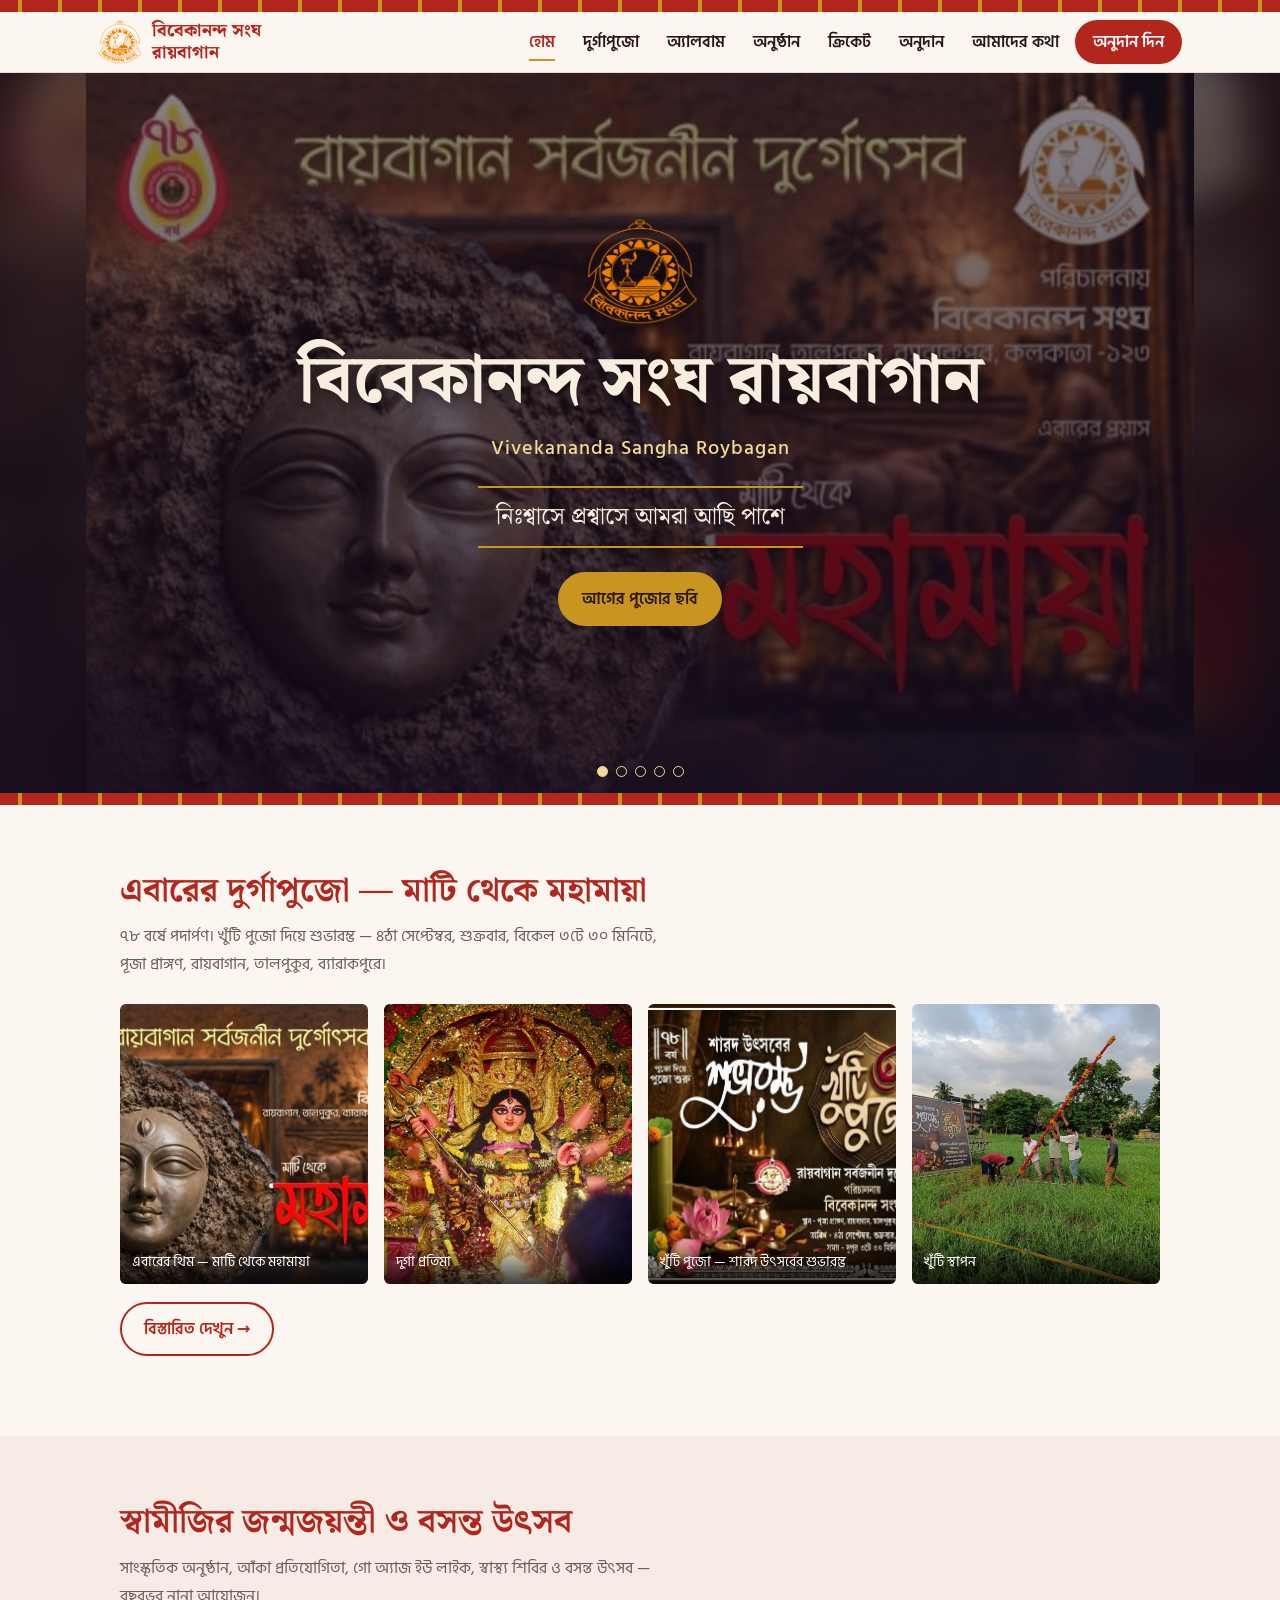
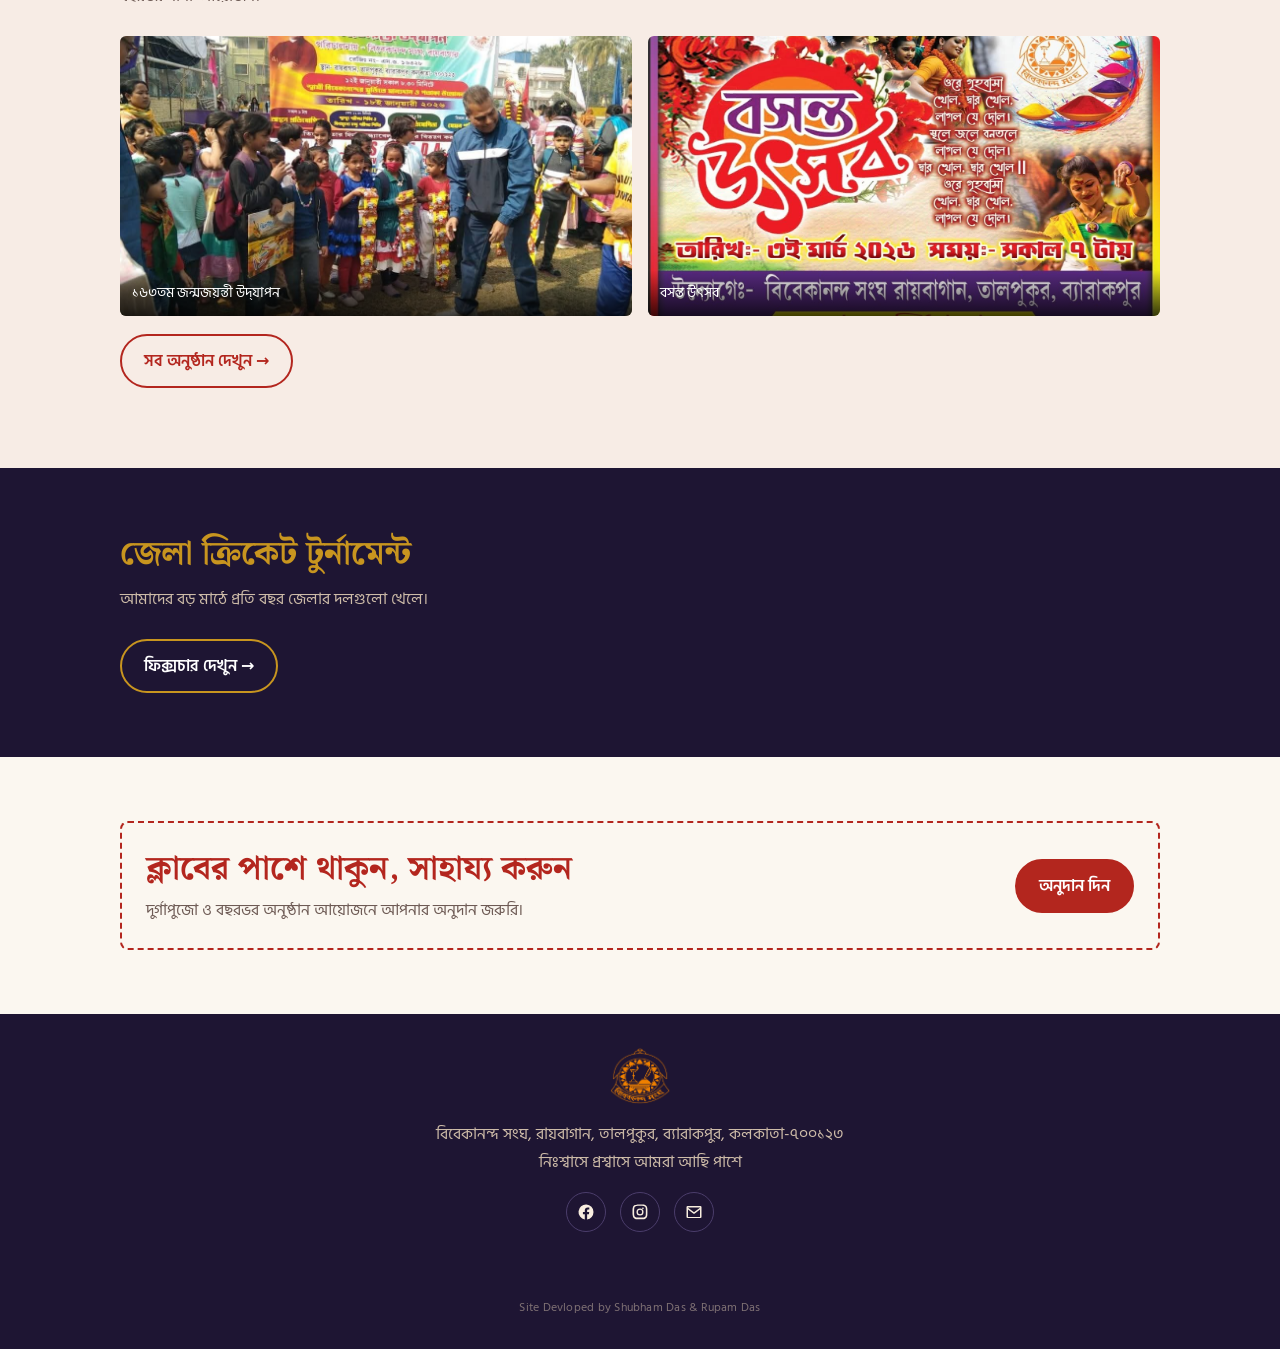
==== index.html @ 877f064d "Fix formatting of google-site-verification meta tag" ====
<!DOCTYPE html>
<html lang="bn">
<head>
<meta charset="utf-8">
<meta name="viewport" content="width=device-width, initial-scale=1, viewport-fit=cover">
<meta name="description" content="রায়বাগান বিবেকানন্দ সংঘের দুর্গাপুজো, অনুষ্ঠান, ক্রিকেট ও অনুদান — সবকিছু এক জায়গায়।">
<meta property="og:type" content="website">
<meta property="og:site_name" content="রায়বাগান বিবেকানন্দ সংঘ">
<meta property="og:title" content="রায়বাগান বিবেকানন্দ সংঘ | দুর্গাপুজো ও ক্লাব">
<meta property="og:description" content="রায়বাগান বিবেকানন্দ সংঘের দুর্গাপুজো, অনুষ্ঠান, ক্রিকেট ও অনুদান — সবকিছু এক জায়গায়।">
<meta property="og:image" content="https://vsrclub.in/assets/og-image.jpg">
<meta property="og:url" content="https://vsrclub.in/">
<meta property="og:locale" content="bn_IN">
<meta name="twitter:card" content="summary_large_image">
<meta name="twitter:title" content="রায়বাগান বিবেকানন্দ সংঘ | দুর্গাপুজো ও ক্লাব">
<meta name="twitter:description" content="রায়বাগান বিবেকানন্দ সংঘের দুর্গাপুজো, অনুষ্ঠান, ক্রিকেট ও অনুদান — সবকিছু এক জায়গায়।">
<meta name="twitter:image" content="https://vsrclub.in/assets/og-image.jpg">
<link rel="canonical" href="https://vsrclub.in/">
<title>রায়বাগান বিবেকানন্দ সংঘ | দুর্গাপুজো ও ক্লাব</title>
<link rel="icon" href="assets/logo.png">
<link rel="stylesheet" href="css/style.css">
<script>
try{if(sessionStorage.getItem('rvs-splash')){document.documentElement.className+=' nosplash';}else{sessionStorage.setItem('rvs-splash','1');}}catch(e){}
</script>
</head>
 <meta name="google-site-verification" content="GkGdPI-Gajkjg3VPuYKZf9nd6TruwFos9pZUgAhwYzg" />
<body>
<div id="splash" onclick="this.style.display='none'">
<div class="sp-in">
<div class="sp-logo"><img src="assets/logo.png" alt=""></div>
<h2>বিবেকানন্দ সংঘ রায়বাগান</h2>
<p>নিঃশ্বাসে প্রশ্বাসে আমরা আছি পাশে</p>
</div>
</div>
<div class="paar"></div>
<header>
<div class="bar">
<input type="checkbox" id="menuToggle" class="menuToggle">
<a class="brand" href="index.html"><img src="assets/logo.png" alt="লোগো">বিবেকানন্দ সংঘ<br>রায়বাগান</a>
<label for="menuToggle" class="burger" aria-label="মেনু"><span></span></label>
<nav id="menu"><ul>
<li><a class="active" href="index.html">হোম</a></li>
<li><a href="durga-puja.html">দুর্গাপুজো</a></li>
<li><a href="album.html">অ্যালবাম</a></li>
<li><a href="events.html">অনুষ্ঠান</a></li>
<li><a href="cricket.html">ক্রিকেট</a></li>
<li><a href="anudan.html">অনুদান</a></li>
<li><a href="about.html">আমাদের কথা</a></li>
<li><a class="cta" href="anudan.html">অনুদান দিন</a></li>
</ul></nav>
</div>
</header>
<div id="shade"></div>

<section class="hero" id="top">
<div id="slides"><div class="slide on"><i style="background-image:url(assets/mahamaya-banner.jpg)"></i><b style="background-image:url(assets/mahamaya-banner.jpg)"></b></div>
<div class="slide"><i style="background-image:url(assets/durga-idol.jpg)"></i><b style="background-image:url(assets/durga-idol.jpg)"></b></div>
<div class="slide"><i style="background-image:url(assets/khuti-puja.jpg)"></i><b style="background-image:url(assets/khuti-puja.jpg)"></b></div>
<div class="slide"><i style="background-image:url(assets/basanta-utsav.jpg)"></i><b style="background-image:url(assets/basanta-utsav.jpg)"></b></div>
<div class="slide"><i style="background-image:url(assets/jayanti-kids.jpg)"></i><b style="background-image:url(assets/jayanti-kids.jpg)"></b></div>
</div>
<div class="in">
<img class="biglogo" src="assets/logo.png" alt="">
<h1>বিবেকানন্দ সংঘ রায়বাগান</h1>
<p class="en">Vivekananda Sangha Roybagan</p>
<div class="tag">নিঃশ্বাসে প্রশ্বাসে আমরা আছি পাশে</div>
<div class="btns"><a class="btn fill" href="album.html">আগের পুজোর ছবি</a></div>
</div>
<div id="dots"></div>
</section>
<div class="paar"></div>

<section class="sec" data-reveal><div class="wrap">
<h2>এবারের দুর্গাপুজো — মাটি থেকে মহামায়া</h2>
<p class="sub">৭৮ বর্ষে পদার্পণ। খুঁটি পুজো দিয়ে শুভারম্ভ — ৪ঠা সেপ্টেম্বর, শুক্রবার, বিকেল ৩টে ৩০ মিনিটে, পূজা প্রাঙ্গণ, রায়বাগান, তালপুকুর, ব্যারাকপুরে।</p>
<div class="gal">
<figure><img src="assets/mahamaya-banner.jpg" alt="মাটি থেকে মহামায়া থিম ব্যানার"><figcaption>এবারের থিম — মাটি থেকে মহামায়া</figcaption></figure>
<figure><img src="assets/durga-idol.jpg" alt="দুর্গা প্রতিমা"><figcaption>দুর্গা প্রতিমা</figcaption></figure>
<figure><img src="assets/khuti-puja.jpg" alt="খুঁটি পুজো আমন্ত্রণ — ৭৮ বর্ষ, শারদ উৎসবের শুভারম্ভ"><figcaption>খুঁটি পুজো — শারদ উৎসবের শুভারম্ভ</figcaption></figure>
<figure><img src="assets\khuti-puja-ceremony.jpg" alt="খুঁটি স্থাপনের মুহূর্ত"><figcaption>খুঁটি স্থাপন</figcaption></figure>
</div>
<p style="margin-top:18px"><a class="btn" style="border-color:var(--red);color:var(--red)" href="durga-puja.html">বিস্তারিত দেখুন →</a></p>
</div></section>

<section class="sec alt" data-reveal><div class="wrap">
<h2>স্বামীজির জন্মজয়ন্তী ও বসন্ত উৎসব</h2>
<p class="sub">সাংস্কৃতিক অনুষ্ঠান, আঁকা প্রতিযোগিতা, গো অ্যাজ ইউ লাইক, স্বাস্থ্য শিবির ও বসন্ত উৎসব — বছরভর নানা আয়োজন।</p>
<div class="gal">
<figure><img src="assets/jayanti-kids.jpg" alt="স্বামী বিবেকানন্দের জন্মজয়ন্তীতে শিশুদের সঙ্গে"><figcaption>১৬৩তম জন্মজয়ন্তী উদ্‌যাপন</figcaption></figure>
<figure><img src="assets/basanta-utsav.jpg" alt="বসন্ত উৎসব"><figcaption>বসন্ত উৎসব</figcaption></figure>
</div>
<p style="margin-top:18px"><a class="btn" style="border-color:var(--red);color:var(--red)" href="events.html">সব অনুষ্ঠান দেখুন →</a></p>
</div></section>

<section class="sec dark" data-reveal><div class="wrap">
<h2>জেলা ক্রিকেট টুর্নামেন্ট</h2>
<p class="sub">আমাদের বড় মাঠে প্রতি বছর জেলার দলগুলো খেলে।</p>
<a class="btn" href="cricket.html">ফিক্সচার দেখুন →</a>
</div></section>

<section class="sec" data-reveal><div class="wrap">
<div class="formbox">
<div><h2>ক্লাবের পাশে থাকুন, সাহায্য করুন</h2><p class="sub">দুর্গাপুজো ও বছরভর অনুষ্ঠান আয়োজনে আপনার অনুদান জরুরি।</p></div>
<a class="btn fill" style="background:var(--red);border-color:var(--red);color:#fff" href="anudan.html">অনুদান দিন</a>
</div>
</div></section>
<footer>
<img class="logo" src="assets/logo.png" alt="">
<p>বিবেকানন্দ সংঘ, রায়বাগান, তালপুকুর, ব্যারাকপুর, কলকাতা-৭০০১২৩<br>নিঃশ্বাসে প্রশ্বাসে আমরা আছি পাশে</p>
<div class="social">
<a href="https://www.facebook.com/share/1FVaRFvrnR/" target="_blank" rel="noopener" aria-label="Facebook"><svg viewBox="0 0 24 24"><path d="M22 12a10 10 0 1 0-11.6 9.9v-7H7.9V12h2.5V9.8c0-2.5 1.5-3.9 3.8-3.9 1.1 0 2.2.2 2.2.2v2.4h-1.3c-1.2 0-1.6.8-1.6 1.6V12h2.8l-.4 2.9h-2.4v7A10 10 0 0 0 22 12"/></svg></a>
<a href="https://www.instagram.com/roybaganvivekanandasangha?stkn=MTUwcThvcmIxOWNlaw==" target="_blank" rel="noopener" aria-label="Instagram"><svg viewBox="0 0 24 24"><path d="M12 2c2.7 0 3.1 0 4.1.1 1.1 0 1.8.2 2.4.5.7.2 1.2.6 1.7 1.1.5.5.8 1 1.1 1.7.2.6.4 1.3.5 2.4.1 1 .1 1.4.1 4.1s0 3.1-.1 4.1c0 1.1-.2 1.8-.5 2.4-.2.7-.6 1.2-1.1 1.7-.5.5-1 .8-1.7 1.1-.6.2-1.3.4-2.4.5-1 .1-1.4.1-4.1.1s-3.1 0-4.1-.1c-1.1 0-1.8-.2-2.4-.5-.7-.2-1.2-.6-1.7-1.1-.5-.5-.8-1-1.1-1.7-.2-.6-.4-1.3-.5-2.4C2 15.1 2 14.7 2 12s0-3.1.1-4.1c0-1.1.2-1.8.5-2.4.2-.7.6-1.2 1.1-1.7.5-.5 1-.8 1.7-1.1.6-.2 1.3-.4 2.4-.5C9 2 9.3 2 12 2m0 1.8c-2.6 0-3 0-4 .1-.9 0-1.4.2-1.7.3-.4.2-.7.4-1 .7-.3.3-.5.6-.7 1-.1.3-.3.8-.3 1.7-.1 1-.1 1.4-.1 4s0 3 .1 4c0 .9.2 1.4.3 1.7.2.4.4.7.7 1 .3.3.6.5 1 .7.3.1.8.3 1.7.3 1 .1 1.4.1 4 .1s3 0 4-.1c.9 0 1.4-.2 1.7-.3.4-.2.7-.4 1-.7.3-.3.5-.6.7-1 .1-.3.3-.8.3-1.7.1-1 .1-1.4.1-4s0-3-.1-4c0-.9-.2-1.4-.3-1.7-.2-.4-.4-.7-.7-1-.3-.3-.6-.5-1-.7-.3-.1-.8-.3-1.7-.3-1-.1-1.4-.1-4-.1m0 3.5a4.7 4.7 0 1 1 0 9.4 4.7 4.7 0 0 1 0-9.4m0 1.8a2.9 2.9 0 1 0 0 5.8 2.9 2.9 0 0 0 0-5.8m5-2a1.1 1.1 0 1 1-2.2 0 1.1 1.1 0 0 1 2.2 0"/></svg></a>
<a href="mailto:roybaganvivekanandasangha@gmail.com" target="_blank" rel="noopener" aria-label="Email"><svg viewBox="0 0 24 24"><path d="M2 5.5A1.5 1.5 0 0 1 3.5 4h17A1.5 1.5 0 0 1 22 5.5v13a1.5 1.5 0 0 1-1.5 1.5h-17A1.5 1.5 0 0 1 2 18.5v-13m2 .4v.5l8 5.8 8-5.8v-.5H4m16 2.9-7.4 5.4a1 1 0 0 1-1.2 0L4 8.8v9.7h16V8.8"/></svg></a>
</div>
<div id="google_translate_element" class="gtranslate"></div>
<p class="credit">Site Devloped by Shubham Das &amp; Rupam Das</p>
</footer>
<script>function googleTranslateElementInit(){new google.translate.TranslateElement({pageLanguage:"bn",includedLanguages:"en,hi",layout:google.translate.TranslateElement.InlineLayout.SIMPLE},"google_translate_element");}</script>
<script src="https://translate.google.com/translate_a/element.js?cb=googleTranslateElementInit"></script>
<script src="js/main.js"></script>
</body>
</html>
---- css/style.css ----
@import url('https://fonts.googleapis.com/css2?family=Noto+Serif+Bengali:wght@500;800&family=Hind+Siliguri:wght@400;500;600&display=swap');
:root{--paper:#FBF7F0;--ink:#2A1512;--red:#B3261E;--gold:#C8951F;--night:#1E1533;--mute:#6E5B55;--line:#E7DCCB}
*{box-sizing:border-box}
html{scroll-behavior:smooth;scroll-padding-top:80px;width:100%;max-width:100%;overflow-x:hidden}
body{margin:0;width:100%;max-width:100%;background:var(--paper);color:var(--ink);font-family:'Hind Siliguri',system-ui,sans-serif;line-height:1.75;overflow-x:hidden}
.wrap,section,header,footer,.hero,.pagehead{max-width:100vw}
h1,h2,h3,h4{font-family:'Noto Serif Bengali',Georgia,serif;line-height:1.35;margin:0}
a{color:inherit;text-decoration:none}
img{max-width:100%;display:block}
.wrap{max-width:1080px;margin:0 auto;padding:0 20px}
.paar{height:12px;background:repeating-linear-gradient(90deg,var(--red) 0 18px,var(--gold) 18px 22px,var(--red) 22px 40px)}

/* header */
/* NOTE: header deliberately has NO backdrop-filter / filter / transform.
   Any of those make this element a "containing block" for position:fixed
   descendants in most mobile browsers — which is exactly why the mobile
   menu drawer was being capped to the header's own height earlier instead
   of the full screen. Don't add blur/filter/transform back onto header
   without re-testing the mobile menu afterwards. */
header{position:sticky;top:0;z-index:50;background:rgba(251,247,240,.98);border-bottom:1px solid var(--line)}
.bar{display:flex;align-items:center;justify-content:space-between;gap:14px;max-width:1120px;margin:auto;padding:8px 18px}
.brand{display:flex;align-items:center;gap:10px;font-family:'Noto Serif Bengali',serif;font-weight:800;color:var(--red);font-size:clamp(.9rem,3.2vw,1.1rem);line-height:1.25}
.brand img{width:44px;height:44px;transition:transform .6s}
.brand:hover img{transform:rotate(360deg) scale(1.08)}
#menu ul{display:flex;gap:4px;list-style:none;margin:0;padding:0;align-items:center}
#menu a{position:relative;display:block;padding:8px 12px;font-weight:600;transition:color .25s,transform .25s}
#menu a:after{content:"";position:absolute;left:12px;right:12px;bottom:3px;height:2px;background:var(--gold);transform:scaleX(0);transform-origin:left;transition:transform .3s}
#menu a:hover,#menu a.active{color:var(--red)}
#menu a:hover:after,#menu a.active:after{transform:scaleX(1)}
#menu a.cta{background:var(--red);color:#fff;border-radius:999px;padding:8px 18px}
#menu a.cta:after{display:none}
#menu a.cta:hover{background:var(--gold);color:var(--ink)}
.menuToggle{position:absolute;opacity:0;width:1px;height:1px;pointer-events:none}
.burger{display:none;width:44px;height:44px;border:1px solid var(--line);border-radius:10px;background:#fff;cursor:pointer;padding:0;position:relative;z-index:70}
.burger:before,.burger span,.burger:after{content:"";position:absolute;left:11px;right:11px;height:2px;background:var(--red);transition:.3s}
.burger:before{top:14px}.burger span{top:21px}.burger:after{top:28px}
/* works even if JS never loads: the checkbox (hidden) + its label (the burger
   button) toggle everything with pure CSS. JS, when it does load, only adds
   the dimmed backdrop-click-to-close and auto-close-on-link-tap extras. */
.menuToggle:checked ~ .burger:before,header.open .burger:before{top:21px;transform:rotate(45deg)}
.menuToggle:checked ~ .burger:after,header.open .burger:after{top:21px;transform:rotate(-45deg)}
.menuToggle:checked ~ .burger span,header.open .burger span{opacity:0}
#shade{display:none}
@media(max-width:860px){
 .burger{display:block}
 #menu{position:fixed;top:0;right:0;bottom:0;height:auto;width:min(78vw,300px);background:var(--night);padding:calc(env(safe-area-inset-top,0px) + 28px) 22px 24px;transform:translateX(105%);transition:transform .4s cubic-bezier(.2,.8,.2,1);z-index:60;overflow-y:auto}
 #menu ul{flex-direction:column;gap:4px}
 #menu a{color:#F8EEDF;font-size:1.1rem;padding:12px 8px;border-bottom:1px solid #3A2F55}
 #menu a:hover,#menu a.active{color:var(--gold)}#menu a:after{display:none}
 #menu a.cta{margin-top:12px;text-align:center;border:0}
 .menuToggle:checked ~ #menu,header.open #menu{transform:none}
 .menuToggle:checked ~ #shade,header.open #shade{display:block;position:fixed;inset:0;background:rgba(0,0,0,.5);z-index:55}
}

/* hero */
.hero{position:relative;background:var(--night);color:#F8EEDF;text-align:center;overflow:hidden;min-height:min(84vh,720px);display:flex;align-items:center;justify-content:center}
.slide{position:absolute;inset:0;opacity:0;transition:opacity 1.6s ease}
.slide.on{opacity:1}
.slide i{position:absolute;inset:-24px;background-size:cover;background-position:center;filter:blur(22px) brightness(.7)}
.slide b{position:absolute;inset:0;background-size:contain;background-position:center;background-repeat:no-repeat}
.hero:after{content:"";position:absolute;inset:0;background:linear-gradient(180deg,rgba(20,10,28,.5),rgba(20,10,28,.78));z-index:1}
.hero .in{position:relative;z-index:2;padding:48px 18px 70px;width:100%}
.hero .biglogo{width:clamp(76px,18vw,116px);display:block;margin:0 auto 12px;filter:drop-shadow(0 2px 8px rgba(0,0,0,.6))}
.hero h1{font-size:clamp(1.9rem,7.5vw,4.2rem);font-weight:800;text-shadow:0 3px 18px rgba(0,0,0,.7)}
.hero .en{margin:4px 0 0;color:#F3D896;font-weight:500;letter-spacing:.05em;font-size:clamp(1rem,3vw,1.25rem)}
.tag{display:inline-block;margin-top:20px;padding:8px 18px;border-top:2px solid var(--gold);border-bottom:2px solid var(--gold);font-family:'Noto Serif Bengali',serif;font-size:clamp(1rem,3.4vw,1.5rem)}
.btns{display:flex;gap:12px;flex-wrap:wrap;justify-content:center;margin-top:24px}
.btn{display:inline-block;padding:11px 22px;border-radius:999px;font-weight:600;border:2px solid var(--gold);color:#fff;transition:transform .25s,background .25s}
.btn:hover{transform:translateY(-3px)}
.btn.fill{background:var(--gold);color:var(--ink)}
#dots{position:absolute;bottom:16px;left:0;right:0;display:flex;justify-content:center;gap:8px;z-index:3}
#dots button{width:11px;height:11px;border-radius:50%;border:1px solid #F3D896;background:transparent;padding:0;cursor:pointer}
#dots button.on{background:#F3D896}

/* page header (inner pages) */
.pagehead{background:var(--night);color:#F8EEDF;text-align:center;padding:56px 18px 44px;position:relative;overflow:hidden}
.pagehead h1{font-size:clamp(1.8rem,6vw,3rem);color:#fff}
.pagehead p{color:#F3D896;margin-top:8px}
.pagehead:before{content:"";position:absolute;inset:0;background:radial-gradient(circle at 20% 20%,rgba(200,149,31,.25),transparent 55%)}

/* sections / reveal */
.sec{padding:clamp(40px,8vw,64px) 0}
.sec h2{font-size:clamp(1.4rem,4.5vw,2.1rem);color:var(--red);margin-bottom:8px}
.sub{color:var(--mute);max-width:60ch;margin:0 0 26px}
.alt{background:rgba(179,38,30,.05)}
.dark{background:var(--night);color:#F8EEDF}.dark h2{color:var(--gold)}.dark .sub{color:#CDBBA8}
/* content is visible by default; JS only adds a subtle fade-in.
   if JS ever fails to load, nothing stays hidden. */
.reveal-pre{opacity:0;transform:translateY(24px);transition:opacity .7s ease,transform .7s ease}
.reveal-pre.reveal-show{opacity:1;transform:none}

.grid{display:grid;grid-template-columns:repeat(auto-fit,minmax(200px,1fr));gap:14px}
.card{padding:18px;border-top:4px solid var(--gold);background:rgba(200,149,31,.1);transition:transform .3s}
.card:hover{transform:translateY(-5px)}
.card h3{font-size:1.05rem;margin-bottom:4px}.card p{margin:0;color:var(--mute);font-size:.95rem}

.gal{display:grid;grid-template-columns:repeat(auto-fit,minmax(220px,1fr));gap:16px}
.gal figure{margin:0;border-radius:6px;overflow:hidden;background:#000;position:relative}
.gal img{width:100%;height:280px;object-fit:cover;transition:transform .5s}
.gal figure:hover img{transform:scale(1.07)}
.gal figcaption{position:absolute;left:0;right:0;bottom:0;padding:10px 12px;background:linear-gradient(0deg,rgba(0,0,0,.75),transparent);color:#fff;font-size:.9rem}

.yr{display:flex;flex-direction:column;justify-content:flex-end;min-height:190px;padding:16px;color:#fff;border-radius:4px 4px 40px 4px;transition:transform .3s}
.yr:hover{transform:translateY(-6px) rotate(-1deg)}
.yr b{font-family:'Noto Serif Bengali',serif;font-size:1.7rem}.yr span{font-size:.85rem;opacity:.9}
.y1{background:linear-gradient(160deg,#B3261E,#5B0F2B)}.y2{background:linear-gradient(160deg,#C8951F,#7A4A0C)}.y3{background:linear-gradient(160deg,#3D2C6B,#1E1533)}.y4{background:linear-gradient(160deg,#1F6F5C,#0F3B33)}

.fix{display:grid;gap:10px;max-width:640px}
.fix div{display:flex;justify-content:space-between;gap:12px;flex-wrap:wrap;padding:12px 16px;border:1px solid #4B3D6B;border-radius:6px;transition:border-color .3s}
.fix div:hover{border-color:var(--gold)}

.formbox{display:flex;gap:20px;align-items:center;justify-content:space-between;flex-wrap:wrap;border:2px dashed var(--red);padding:24px;border-radius:8px}
.formbox h2{margin:0 0 4px}.formbox .sub{margin:0}

/* donation page */
.donate-grid{display:grid;grid-template-columns:repeat(auto-fit,minmax(240px,1fr));gap:18px;margin-top:8px}
.dcard{background:#fff;border:1px solid var(--line);border-radius:10px;padding:22px;text-align:center;transition:transform .3s,box-shadow .3s}
.dcard:hover{transform:translateY(-6px);box-shadow:0 12px 28px rgba(179,38,30,.12)}
.dcard .ic{font-size:2rem}
.dcard h3{margin:10px 0 6px;color:var(--red)}
.upi-box{background:var(--night);color:#F8EEDF;border-radius:10px;padding:26px;display:flex;gap:20px;align-items:center;flex-wrap:wrap;justify-content:space-between}
.upi-box code{background:rgba(255,255,255,.1);padding:8px 14px;border-radius:6px;font-size:1.05rem;color:var(--gold)}
.thanks{border-left:4px solid var(--gold);padding:14px 18px;background:rgba(200,149,31,.08);margin-top:24px}

/* footer */
/* the translate widget lives in the footer, not the header — the footer has
   no position:sticky/fixed of its own, so there's nothing for Google's
   script to collide with the way it did before. */
.gtranslate{margin:16px auto 0;display:inline-block}
.gtranslate .goog-te-gadget{font-family:'Hind Siliguri',sans-serif!important;font-size:.85rem!important;color:#CDBBA8!important}
.gtranslate .goog-te-gadget img{display:none!important}
.gtranslate select.goog-te-combo{font-size:.85rem;padding:6px 10px;border:1px solid #4B3D6B;border-radius:8px;background:#2A2040;color:#F8EEDF;font-family:'Hind Siliguri',sans-serif}
body>.skiptranslate.goog-te-gadget,iframe.goog-te-banner-frame{display:none!important}
body{top:0!important}
footer{background:var(--night);color:#CDBBA8;text-align:center;padding:34px 18px 20px}
footer .logo{width:60px;margin:0 auto 10px}
.social{display:flex;gap:14px;justify-content:center;margin:16px 0}
.social a{width:40px;height:40px;border-radius:50%;border:1px solid #4B3D6B;display:flex;align-items:center;justify-content:center;transition:transform .25s,background .25s,border-color .25s}
.social a:hover{transform:translateY(-4px);background:var(--gold);border-color:var(--gold)}
.social svg{width:18px;height:18px;fill:#F8EEDF}
.social a:hover svg{fill:#1E1533}
.credit{font-size:.72rem;opacity:.55;margin-top:22px;letter-spacing:.02em}
:focus-visible{outline:3px solid var(--gold);outline-offset:3px}
@media(prefers-reduced-motion:reduce){*{animation-duration:.01s!important;transition:none!important}html{scroll-behavior:auto}}

/* opening splash — logo intro on the homepage */
#splash{position:fixed;inset:0;z-index:100;background:var(--night);display:flex;align-items:center;justify-content:center;text-align:center;color:#F8EEDF;animation:splashOut .9s ease 2.6s forwards}
.nosplash #splash{display:none}
.sp-in{padding:24px}
.sp-logo{position:relative;width:min(46vw,190px);height:min(46vw,190px);margin:0 auto 20px}
.sp-logo img{width:100%;height:100%;object-fit:contain;animation:sp-pop 1.1s cubic-bezier(.2,.9,.3,1.2) both}
.sp-logo:before{content:"";position:absolute;inset:-14px;border:2px dashed var(--gold);border-radius:50%;animation:sp-spin 9s linear infinite;opacity:.8}
#splash h2{font-family:'Noto Serif Bengali',serif;font-size:clamp(1.5rem,6vw,2.4rem);animation:sp-rise .9s ease .6s both}
#splash p{margin:6px 0 0;color:#F3D896;font-size:clamp(1rem,3.6vw,1.3rem);animation:sp-rise .9s ease 1s both}
@keyframes sp-pop{from{opacity:0;transform:scale(.5) rotate(-12deg)}to{opacity:1;transform:none}}
@keyframes sp-rise{from{opacity:0;transform:translateY(16px)}to{opacity:1;transform:none}}
@keyframes sp-spin{to{transform:rotate(360deg)}}
@keyframes splashOut{to{opacity:0;visibility:hidden;pointer-events:none}}
@media(prefers-reduced-motion:reduce){#splash{animation:splashOut .01s linear 1.2s forwards}.sp-logo img,#splash h2,#splash p{animation:none;opacity:1}}
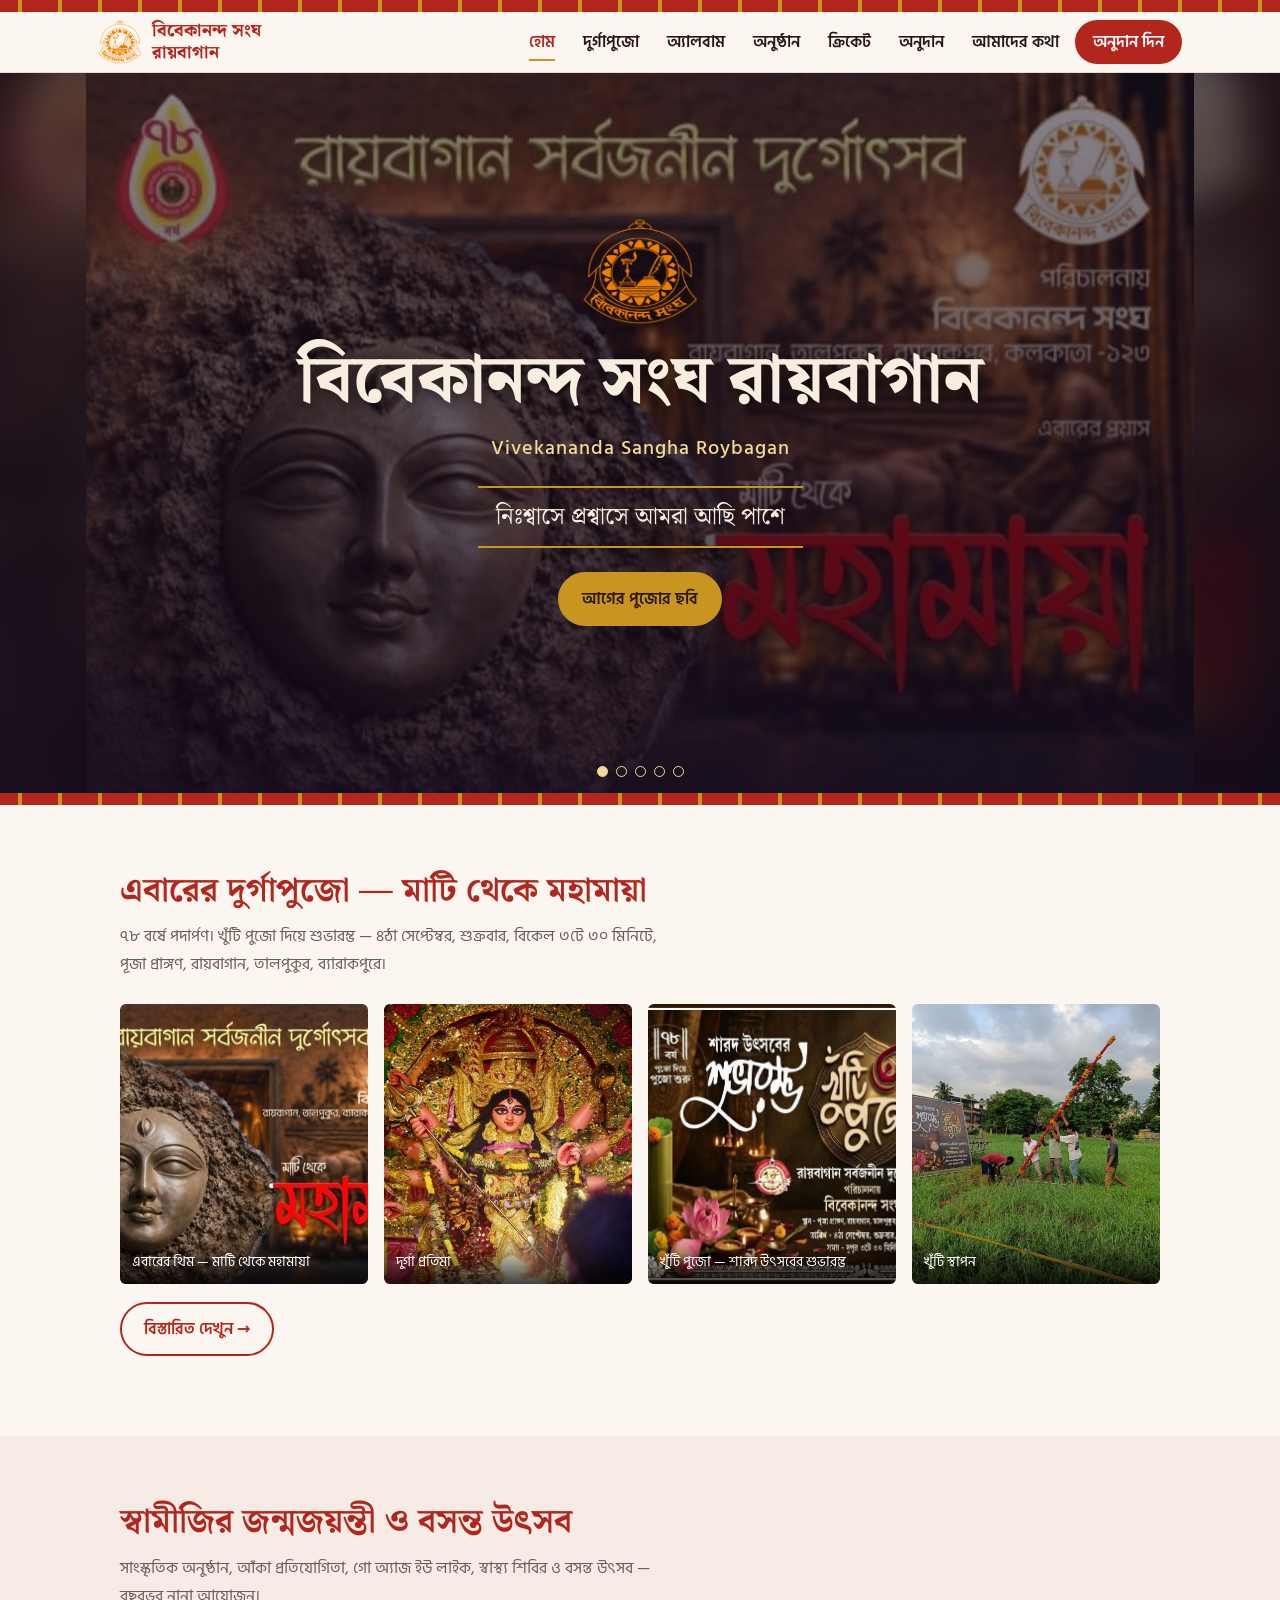
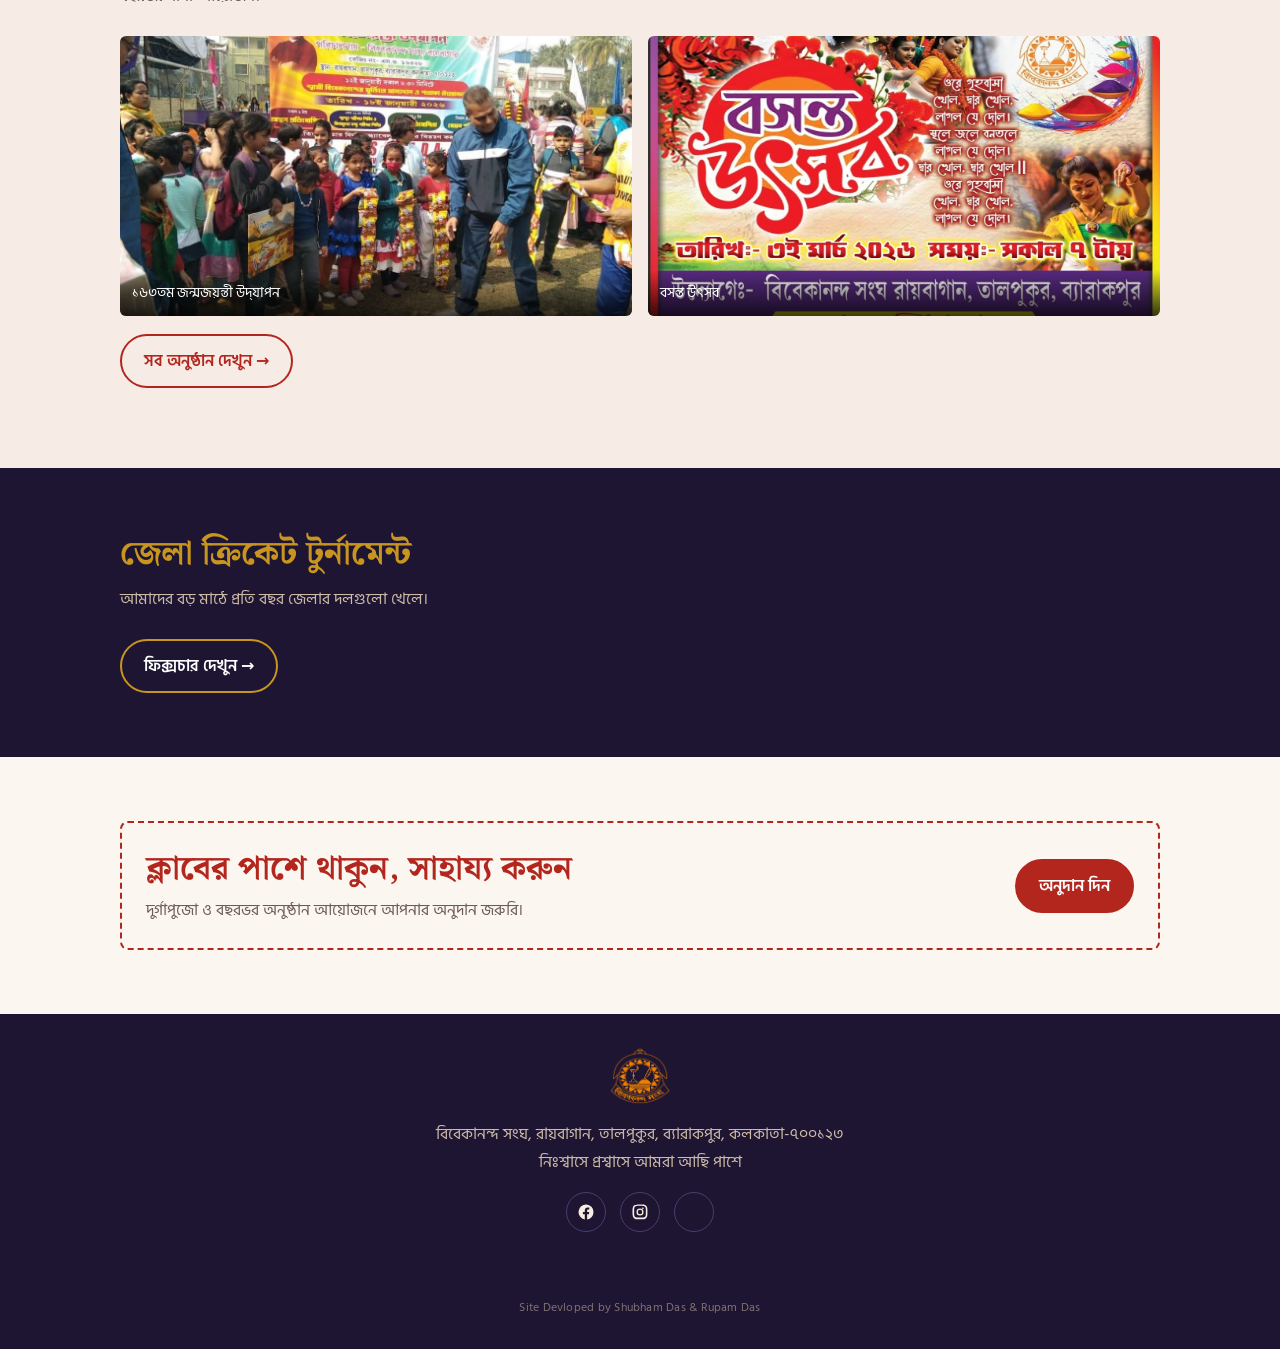
==== commit fe6a110c: "Update index.html" ====
--- a/index.html
+++ b/index.html
@@ -1,6 +1,7 @@
 <!DOCTYPE html>
 <html lang="bn">
 <head>
+ <meta name="google-site-verification" content="GkGdPI-Gajkjg3VPuYKZf9nd6TruwFos9pZUgAhwYzg" />
 <meta charset="utf-8">
 <meta name="viewport" content="width=device-width, initial-scale=1, viewport-fit=cover">
 <meta name="description" content="রায়বাগান বিবেকানন্দ সংঘের দুর্গাপুজো, অনুষ্ঠান, ক্রিকেট ও অনুদান — সবকিছু এক জায়গায়।">
@@ -23,7 +24,6 @@
 try{if(sessionStorage.getItem('rvs-splash')){document.documentElement.className+=' nosplash';}else{sessionStorage.setItem('rvs-splash','1');}}catch(e){}
 </script>
 </head>
- <meta name="google-site-verification" content="GkGdPI-Gajkjg3VPuYKZf9nd6TruwFos9pZUgAhwYzg" />
 <body>
 <div id="splash" onclick="this.style.display='none'">
 <div class="sp-in">
@@ -110,7 +110,13 @@
 <div class="social">
 <a href="https://www.facebook.com/share/1FVaRFvrnR/" target="_blank" rel="noopener" aria-label="Facebook"><svg viewBox="0 0 24 24"><path d="M22 12a10 10 0 1 0-11.6 9.9v-7H7.9V12h2.5V9.8c0-2.5 1.5-3.9 3.8-3.9 1.1 0 2.2.2 2.2.2v2.4h-1.3c-1.2 0-1.6.8-1.6 1.6V12h2.8l-.4 2.9h-2.4v7A10 10 0 0 0 22 12"/></svg></a>
 <a href="https://www.instagram.com/roybaganvivekanandasangha?stkn=MTUwcThvcmIxOWNlaw==" target="_blank" rel="noopener" aria-label="Instagram"><svg viewBox="0 0 24 24"><path d="M12 2c2.7 0 3.1 0 4.1.1 1.1 0 1.8.2 2.4.5.7.2 1.2.6 1.7 1.1.5.5.8 1 1.1 1.7.2.6.4 1.3.5 2.4.1 1 .1 1.4.1 4.1s0 3.1-.1 4.1c0 1.1-.2 1.8-.5 2.4-.2.7-.6 1.2-1.1 1.7-.5.5-1 .8-1.7 1.1-.6.2-1.3.4-2.4.5-1 .1-1.4.1-4.1.1s-3.1 0-4.1-.1c-1.1 0-1.8-.2-2.4-.5-.7-.2-1.2-.6-1.7-1.1-.5-.5-.8-1-1.1-1.7-.2-.6-.4-1.3-.5-2.4C2 15.1 2 14.7 2 12s0-3.1.1-4.1c0-1.1.2-1.8.5-2.4.2-.7.6-1.2 1.1-1.7.5-.5 1-.8 1.7-1.1.6-.2 1.3-.4 2.4-.5C9 2 9.3 2 12 2m0 1.8c-2.6 0-3 0-4 .1-.9 0-1.4.2-1.7.3-.4.2-.7.4-1 .7-.3.3-.5.6-.7 1-.1.3-.3.8-.3 1.7-.1 1-.1 1.4-.1 4s0 3 .1 4c0 .9.2 1.4.3 1.7.2.4.4.7.7 1 .3.3.6.5 1 .7.3.1.8.3 1.7.3 1 .1 1.4.1 4 .1s3 0 4-.1c.9 0 1.4-.2 1.7-.3.4-.2.7-.4 1-.7.3-.3.5-.6.7-1 .1-.3.3-.8.3-1.7.1-1 .1-1.4.1-4s0-3-.1-4c0-.9-.2-1.4-.3-1.7-.2-.4-.4-.7-.7-1-.3-.3-.6-.5-1-.7-.3-.1-.8-.3-1.7-.3-1-.1-1.4-.1-4-.1m0 3.5a4.7 4.7 0 1 1 0 9.4 4.7 4.7 0 0 1 0-9.4m0 1.8a2.9 2.9 0 1 0 0 5.8 2.9 2.9 0 0 0 0-5.8m5-2a1.1 1.1 0 1 1-2.2 0 1.1 1.1 0 0 1 2.2 0"/></svg></a>
-<a href="mailto:roybaganvivekanandasangha@gmail.com" target="_blank" rel="noopener" aria-label="Email"><svg viewBox="0 0 24 24"><path d="M2 5.5A1.5 1.5 0 0 1 3.5 4h17A1.5 1.5 0 0 1 22 5.5v13a1.5 1.5 0 0 1-1.5 1.5h-17A1.5 1.5 0 0 1 2 18.5v-13m2 .4v.5l8 5.8 8-5.8v-.5H4m16 2.9-7.4 5.4a1 1 0 0 1-1.2 0L4 8.8v9.7h16V8.8"/></svg></a>
+<a id="emailLink"
+   href="mailto:roybaganvivekanandasangha@gmail.com"
+   aria-label="Email">
+    
+    <!-- তোমার existing Email SVG এখানে থাকবে -->
+
+</a>
 </div>
 <div id="google_translate_element" class="gtranslate"></div>
 <p class="credit">Site Devloped by Shubham Das &amp; Rupam Das</p>
@@ -118,5 +124,13 @@
 <script>function googleTranslateElementInit(){new google.translate.TranslateElement({pageLanguage:"bn",includedLanguages:"en,hi",layout:google.translate.TranslateElement.InlineLayout.SIMPLE},"google_translate_element");}</script>
 <script src="https://translate.google.com/translate_a/element.js?cb=googleTranslateElementInit"></script>
 <script src="js/main.js"></script>
+ <script>
+const emailLink = document.getElementById("emailLink");
+
+if (!/Android|iPhone|iPad|iPod/i.test(navigator.userAgent)) {
+    emailLink.href =
+        "https://mail.google.com/mail/?view=cm&fs=1&to=roybaganvivekanandasangha@gmail.com";
+}
+</script>
 </body>
 </html>
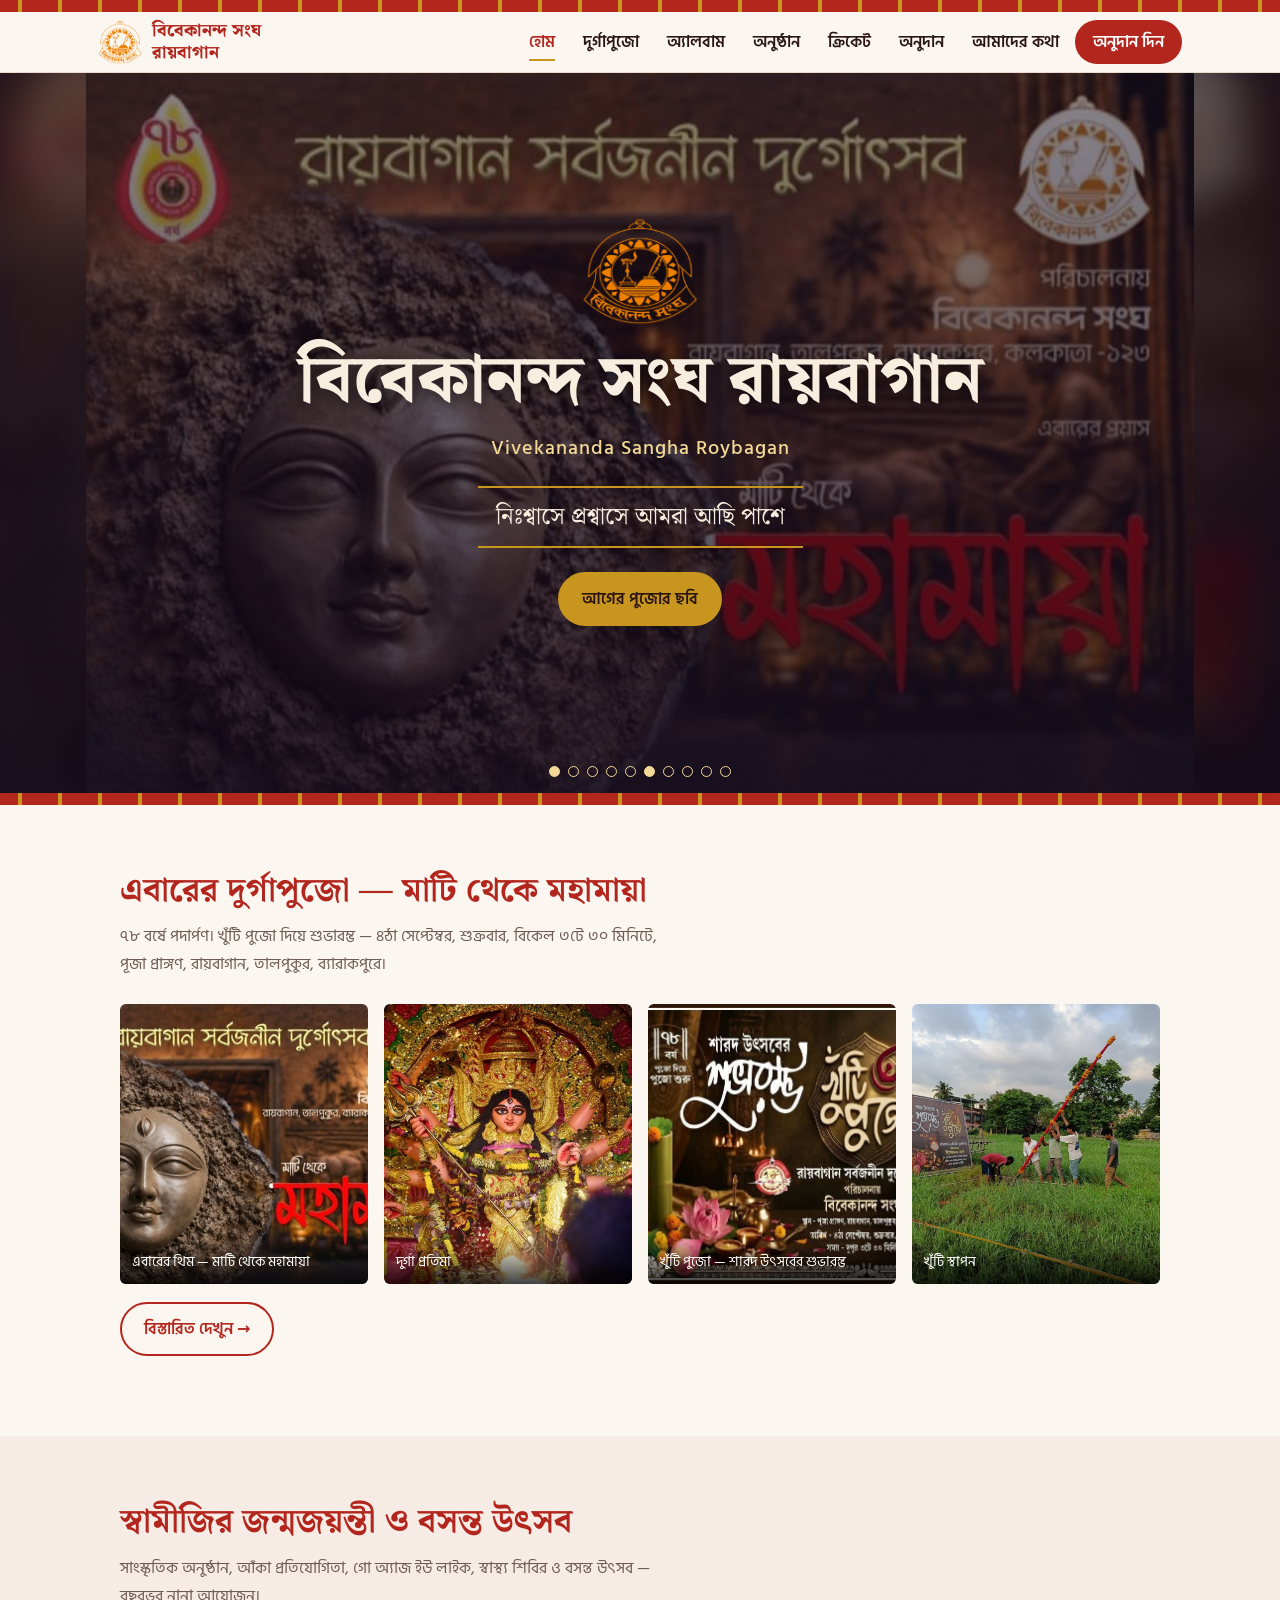
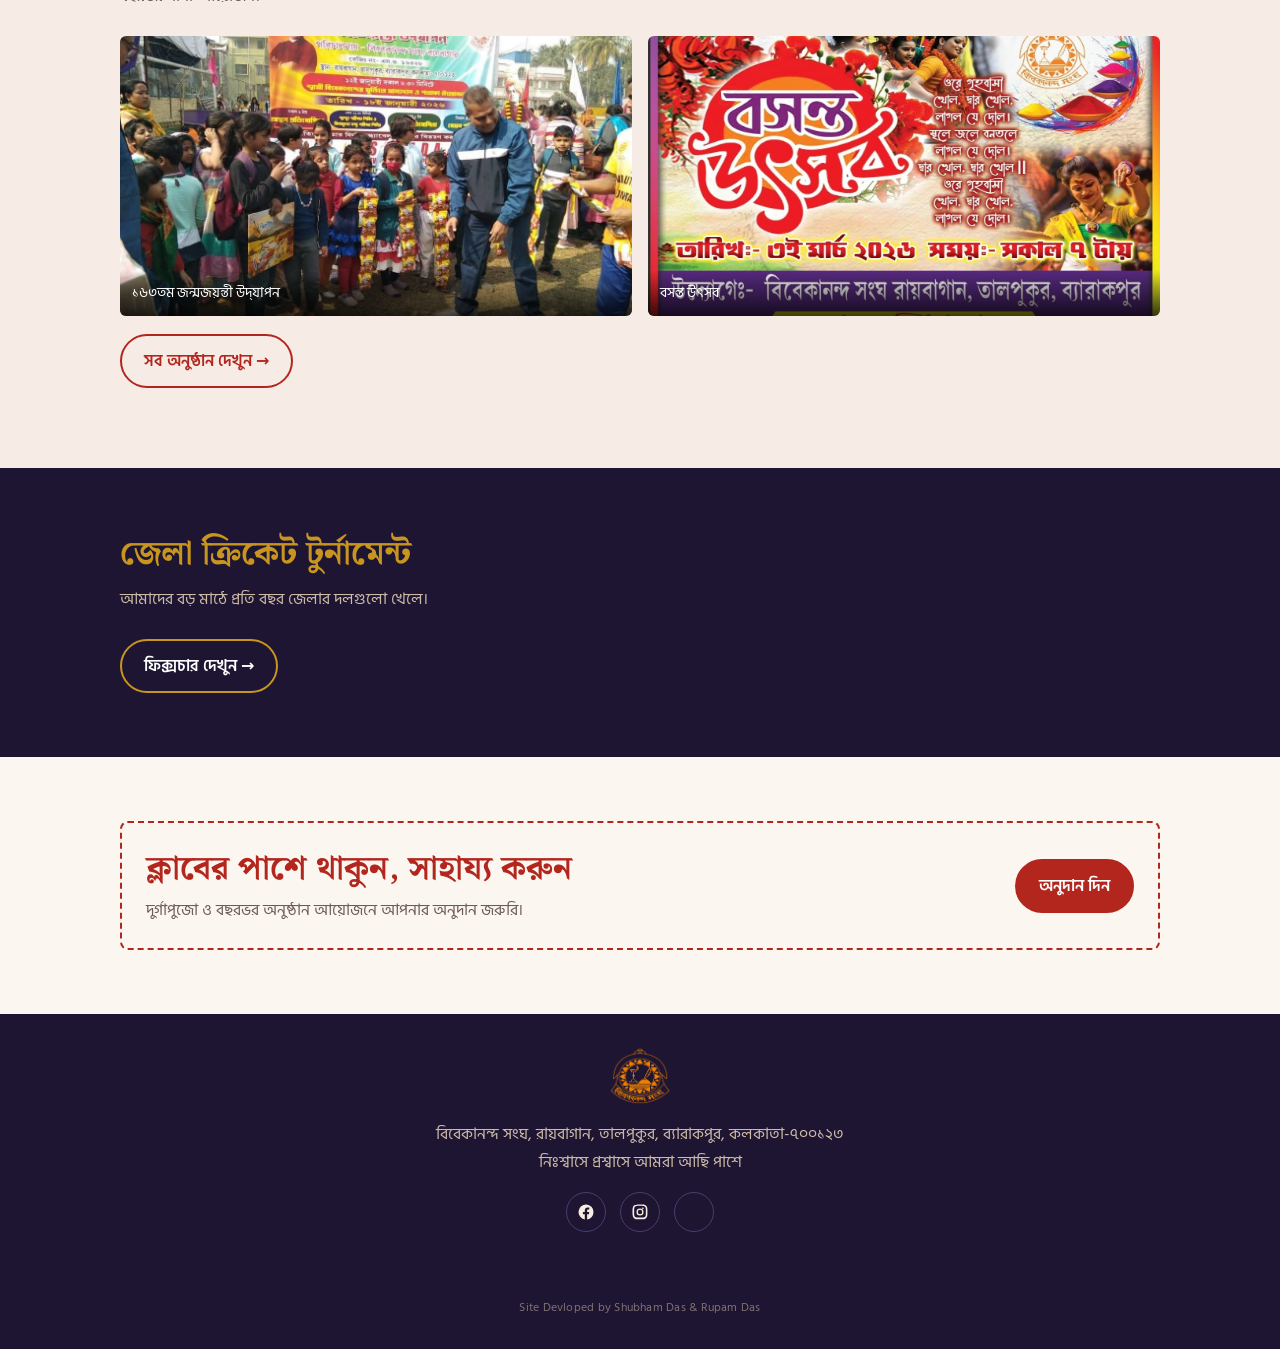
==== commit 88a9133d: "Enhance email link functionality in index.html Refactor email link handling for mobile and desktop u" ====
--- a/index.html
+++ b/index.html
@@ -124,13 +124,53 @@
 <script>function googleTranslateElementInit(){new google.translate.TranslateElement({pageLanguage:"bn",includedLanguages:"en,hi",layout:google.translate.TranslateElement.InlineLayout.SIMPLE},"google_translate_element");}</script>
 <script src="https://translate.google.com/translate_a/element.js?cb=googleTranslateElementInit"></script>
 <script src="js/main.js"></script>
- <script>
-const emailLink = document.getElementById("emailLink");
-
-if (!/Android|iPhone|iPad|iPod/i.test(navigator.userAgent)) {
-    emailLink.href =
-        "https://mail.google.com/mail/?view=cm&fs=1&to=roybaganvivekanandasangha@gmail.com";
+<!-- Google Translate -->
+<script>
+function googleTranslateElementInit() {
+    new google.translate.TranslateElement(
+        {
+            pageLanguage: "bn",
+            includedLanguages: "en,hi",
+            layout: google.translate.TranslateElement.InlineLayout.SIMPLE
+        },
+        "google_translate_element"
+    );
 }
 </script>
+
+<script src="https://translate.google.com/translate_a/element.js?cb=googleTranslateElementInit"></script>
+
+<!-- Main JavaScript -->
+<script src="js/main.js"></script>
+
+<!-- Smart Email Link -->
+<script>
+document.addEventListener("DOMContentLoaded", function () {
+
+    const emailLink = document.getElementById("emailLink");
+
+    if (!emailLink) return;
+
+    const email = "roybaganvivekanandasangha@gmail.com";
+
+    // Mobile → Default Email App
+    // PC/Desktop → Gmail Web
+    if (/Android|iPhone|iPad|iPod/i.test(navigator.userAgent)) {
+
+        emailLink.href = "mailto:" + email;
+        emailLink.removeAttribute("target");
+
+    } else {
+
+        emailLink.href =
+            "https://mail.google.com/mail/?view=cm&fs=1&to=" + email;
+
+        emailLink.target = "_blank";
+        emailLink.rel = "noopener";
+    }
+
+});
+</script>
+
 </body>
 </html>
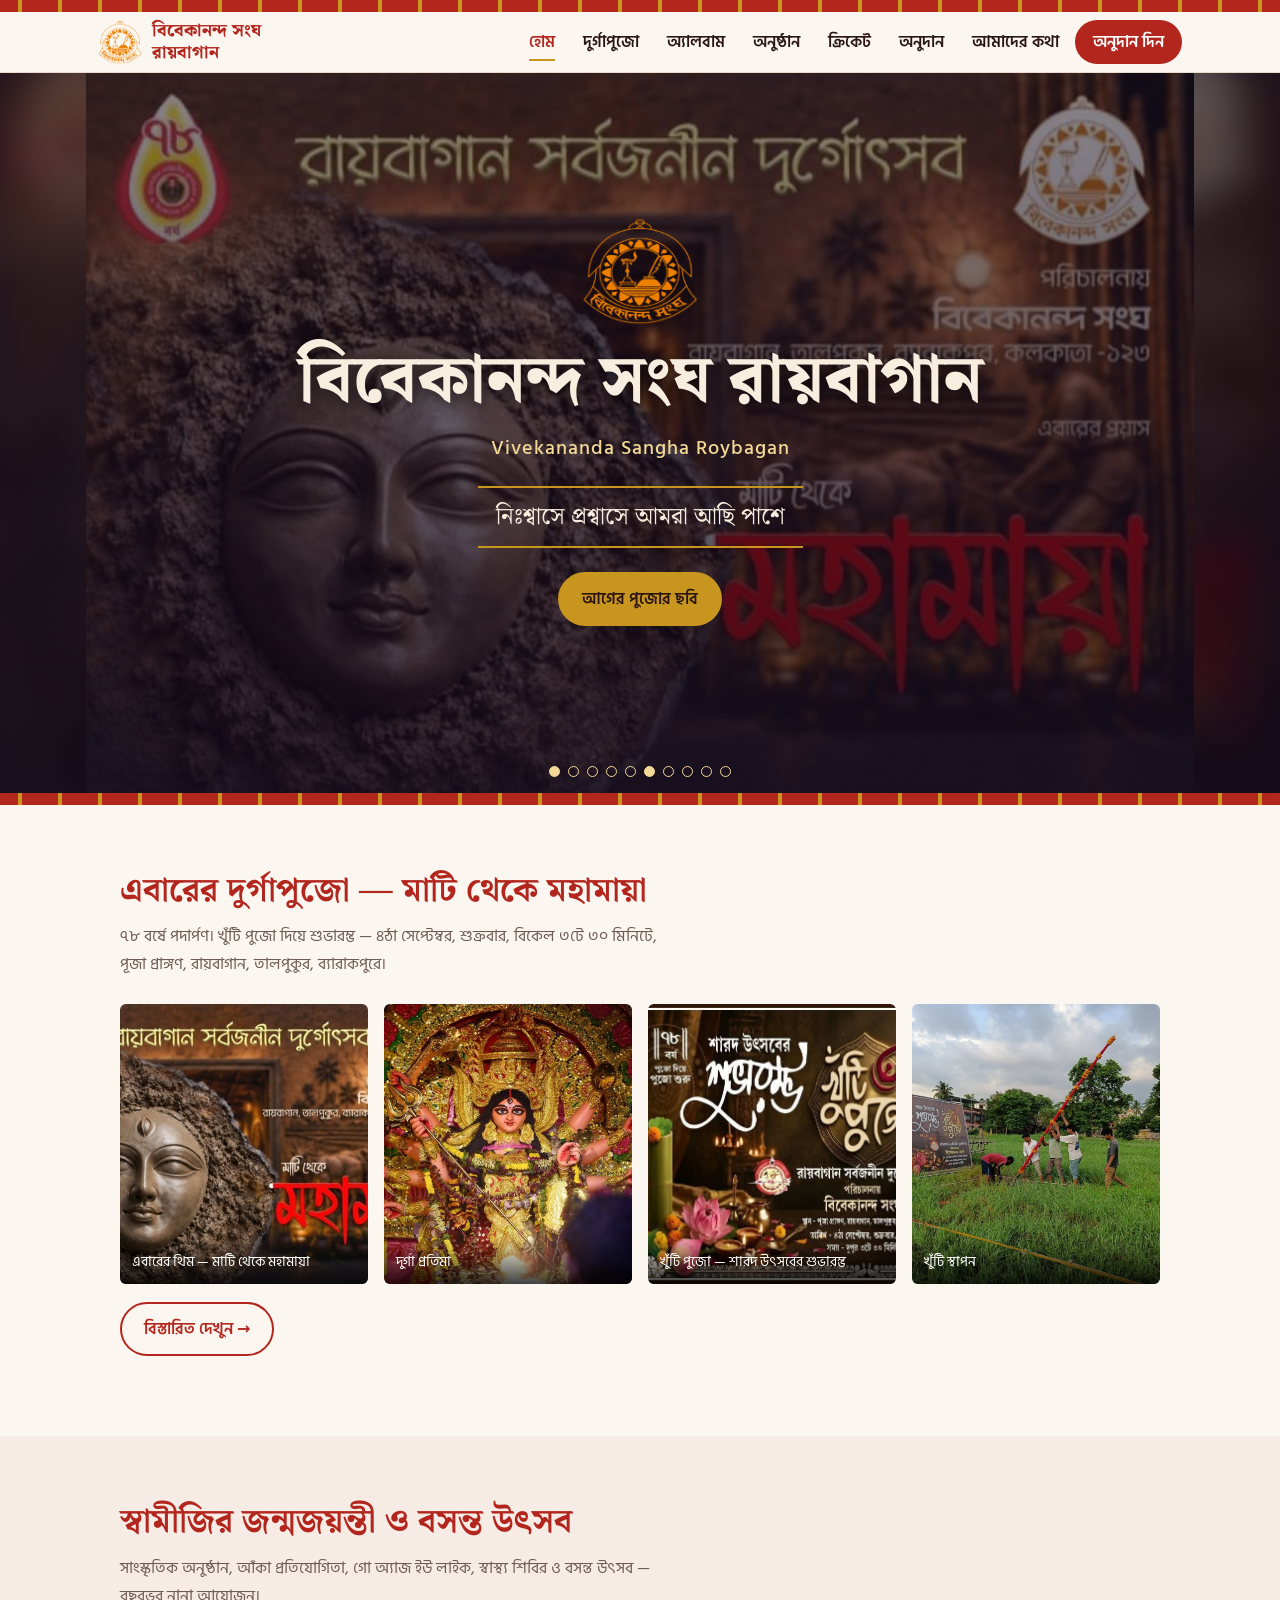
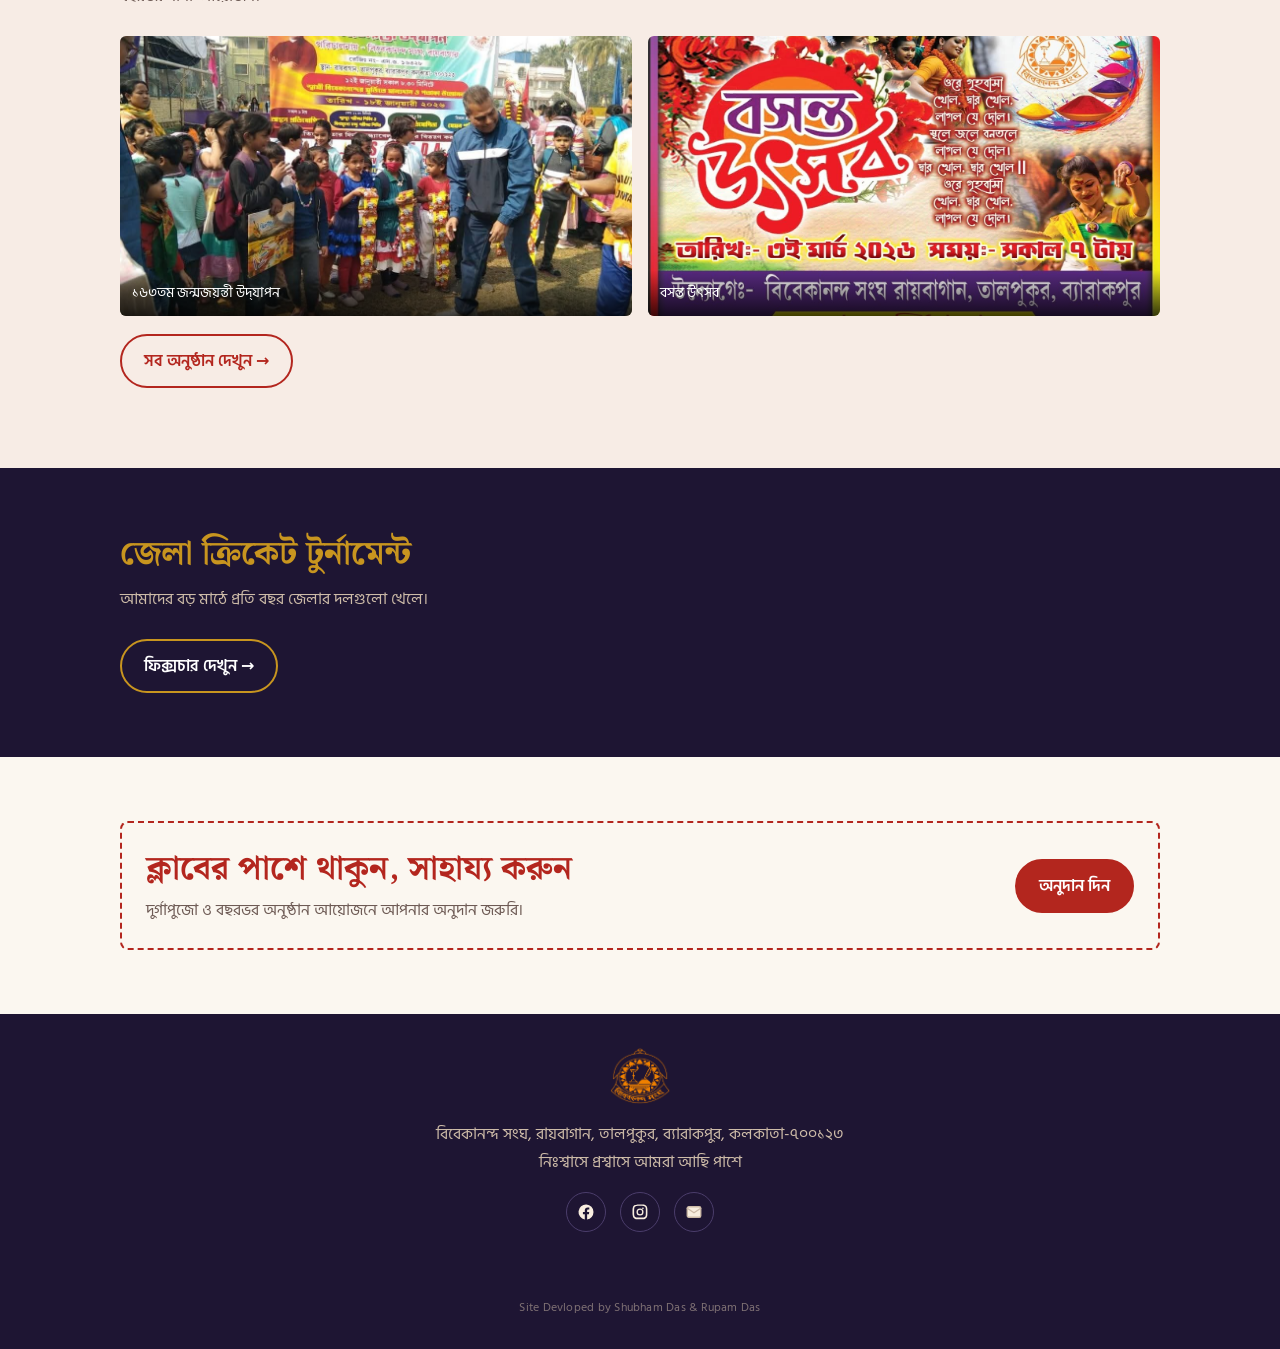
==== commit 383dfd78: "Update index.html" ====
--- a/index.html
+++ b/index.html
@@ -112,9 +112,24 @@
 <a href="https://www.instagram.com/roybaganvivekanandasangha?stkn=MTUwcThvcmIxOWNlaw==" target="_blank" rel="noopener" aria-label="Instagram"><svg viewBox="0 0 24 24"><path d="M12 2c2.7 0 3.1 0 4.1.1 1.1 0 1.8.2 2.4.5.7.2 1.2.6 1.7 1.1.5.5.8 1 1.1 1.7.2.6.4 1.3.5 2.4.1 1 .1 1.4.1 4.1s0 3.1-.1 4.1c0 1.1-.2 1.8-.5 2.4-.2.7-.6 1.2-1.1 1.7-.5.5-1 .8-1.7 1.1-.6.2-1.3.4-2.4.5-1 .1-1.4.1-4.1.1s-3.1 0-4.1-.1c-1.1 0-1.8-.2-2.4-.5-.7-.2-1.2-.6-1.7-1.1-.5-.5-.8-1-1.1-1.7-.2-.6-.4-1.3-.5-2.4C2 15.1 2 14.7 2 12s0-3.1.1-4.1c0-1.1.2-1.8.5-2.4.2-.7.6-1.2 1.1-1.7.5-.5 1-.8 1.7-1.1.6-.2 1.3-.4 2.4-.5C9 2 9.3 2 12 2m0 1.8c-2.6 0-3 0-4 .1-.9 0-1.4.2-1.7.3-.4.2-.7.4-1 .7-.3.3-.5.6-.7 1-.1.3-.3.8-.3 1.7-.1 1-.1 1.4-.1 4s0 3 .1 4c0 .9.2 1.4.3 1.7.2.4.4.7.7 1 .3.3.6.5 1 .7.3.1.8.3 1.7.3 1 .1 1.4.1 4 .1s3 0 4-.1c.9 0 1.4-.2 1.7-.3.4-.2.7-.4 1-.7.3-.3.5-.6.7-1 .1-.3.3-.8.3-1.7.1-1 .1-1.4.1-4s0-3-.1-4c0-.9-.2-1.4-.3-1.7-.2-.4-.4-.7-.7-1-.3-.3-.6-.5-1-.7-.3-.1-.8-.3-1.7-.3-1-.1-1.4-.1-4-.1m0 3.5a4.7 4.7 0 1 1 0 9.4 4.7 4.7 0 0 1 0-9.4m0 1.8a2.9 2.9 0 1 0 0 5.8 2.9 2.9 0 0 0 0-5.8m5-2a1.1 1.1 0 1 1-2.2 0 1.1 1.1 0 0 1 2.2 0"/></svg></a>
 <a id="emailLink"
    href="mailto:roybaganvivekanandasangha@gmail.com"
+   target="_blank"
+   rel="noopener"
    aria-label="Email">
-    
-    <!-- তোমার existing Email SVG এখানে থাকবে -->
+
+    <svg viewBox="0 0 24 24"
+         width="24"
+         height="24"
+         fill="none"
+         stroke="currentColor"
+         stroke-width="1.8"
+         stroke-linecap="round"
+         stroke-linejoin="round">
+
+        <rect x="3" y="5" width="18" height="14" rx="2"></rect>
+
+        <path d="M3 7l9 6 9-6"></path>
+
+    </svg>
 
 </a>
 </div>
